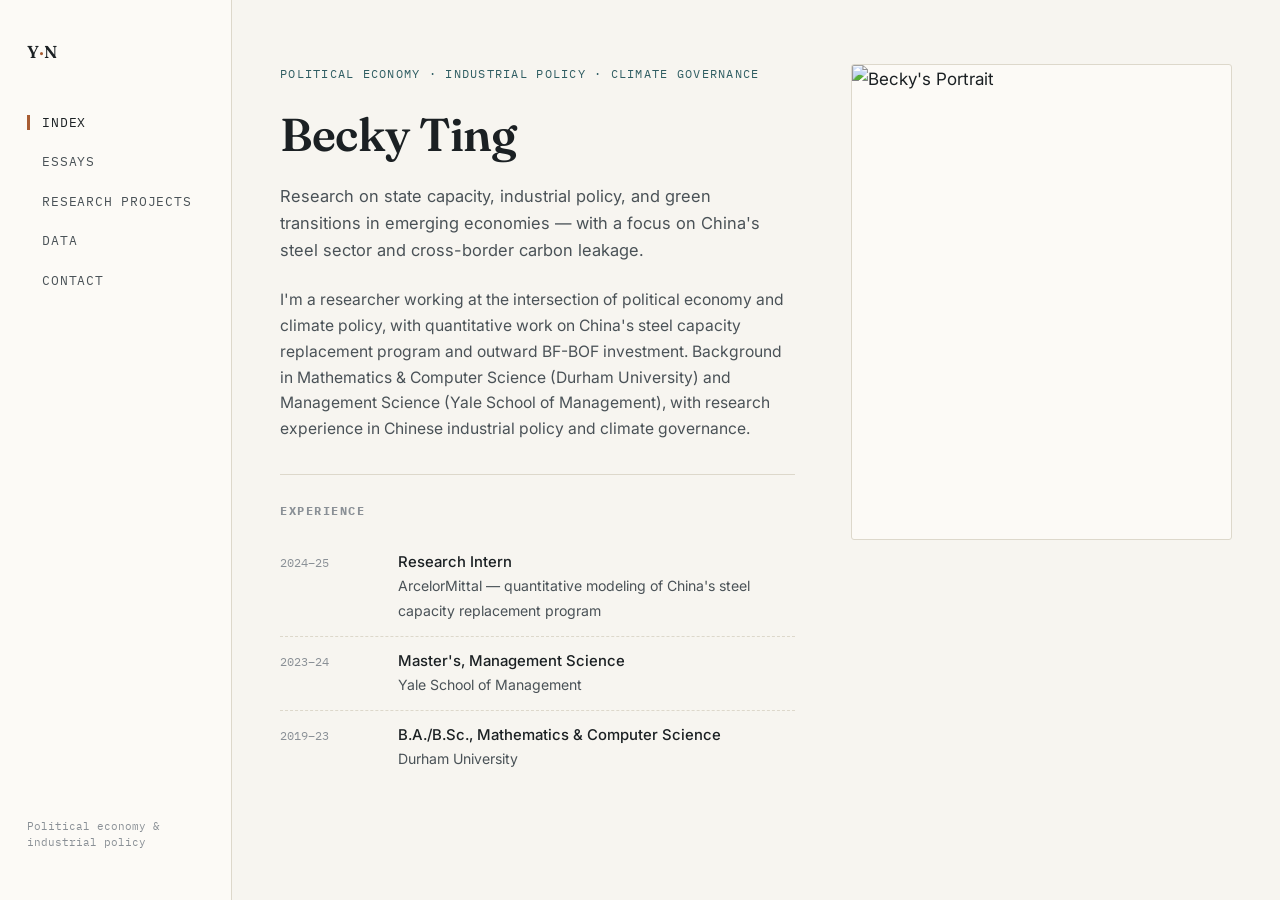
==== index.html @ 785c220b "Update index.html" ====
<!DOCTYPE html>
<html lang="en">
<head>
<meta charset="UTF-8">
<meta name="viewport" content="width=device-width, initial-scale=1.0">
<title>Your Name — Political Economy &amp; Industrial Policy</title>
<meta name="description" content="Research and essays on industrial policy, state capacity, and green transitions in emerging economies.">
<link rel="preconnect" href="https://fonts.googleapis.com">
<link rel="preconnect" href="https://fonts.gstatic.com" crossorigin>
<link href="https://fonts.googleapis.com/css2?family=Fraunces:opsz,wght@9..144,500;9..144,600&family=Inter:wght@400;500&family=IBM+Plex+Mono:wght@400;500&display=swap" rel="stylesheet">
<link rel="stylesheet" href="style.css">
</head>
<body>

<div class="site-wrap">

  <aside class="rail">
    <div>
      <a href="index.html" class="brand">Y<span>·</span>N</a>
      <nav>
        <ul>
          <li><a href="index.html" class="current">Index</a></li>
          <li><a href="essays.html">Essays</a></li>
          <li><a href="research.html">Research Projects</a></li>
          <li><a href="data.html">Data</a></li>
          <li><a href="contact.html">Contact</a></li>
        </ul>
      </nav>
    </div>
    <p class="rail-foot">Political economy &amp;<br>industrial policy</p>
  </aside>

  <div class="content-area">
    <div class="home-split">

      <div class="home-info">
        <p class="eyebrow">Political Economy · Industrial Policy · Climate Governance</p>
        <h1 class="name">Becky Ting</h1>
        <p class="tagline">Research on state capacity, industrial policy, and green transitions in emerging economies — with a focus on China's steel sector and cross-border carbon leakage.</p>
        <p class="bio">
          I'm a researcher working at the intersection of political economy and
          climate policy, with quantitative work on China's steel capacity
          replacement program and outward BF-BOF investment. Background in
          Mathematics &amp; Computer Science (Durham University) and Management
          Science (Yale School of Management), with research experience in
          Chinese industrial policy and climate governance.
        </p>

        <h2 class="rule-title">Experience</h2>
        <ul class="experience-list">
          
          <li>
            <span class="exp-date">2024–25</span>
            <span>
              <span class="exp-role">Research Intern</span><br>
              <span class="exp-org">ArcelorMittal — quantitative modeling of China's steel capacity replacement program</span>
            </span>
          </li>
          <li>
            <span class="exp-date">2023–24</span>
            <span>
              <span class="exp-role">Master's, Management Science</span><br>
              <span class="exp-org">Yale School of Management</span>
            </span>
          </li>
          <li>
            <span class="exp-date">2019–23</span>
            <span>
              <span class="exp-role">B.A./B.Sc., Mathematics &amp; Computer Science</span><br>
              <span class="exp-org">Durham University</span>
            </span>
          </li>
        </ul>
      </div>

      <div class="portrait-col">
        <div class="portrait-frame">
          <img src="assets/portrait.jpg" alt="Becky's Portrait"> 
        </div>
      </div>

    </div>
  </div>

</div>

</body>
</html>
---- style.css ----
/* ============================================================
   Design tokens
   ============================================================ */
:root {
  --paper:       #F7F5F0;
  --paper-raised:#FCFAF6;
  --ink:         #1B2023;
  --ink-soft:    #4A5257;
  --ink-faint:   #8A9096;
  --furnace:     #2F5D62;
  --furnace-dark:#20444A;
  --oxide:       #A85C32;
  --line:        #DDD8CB;

  --display: "Fraunces", "Iowan Old Style", Georgia, serif;
  --body:    "Inter", -apple-system, BlinkMacSystemFont, "Segoe UI", sans-serif;
  --mono:    "IBM Plex Mono", "SFMono-Regular", Consolas, monospace;

  --measure: 42rem;
  --sidebar-width: 232px;
}

* { box-sizing: border-box; }
html { -webkit-text-size-adjust: 100%; }

body {
  margin: 0;
  background: var(--paper);
  color: var(--ink);
  font-family: var(--body);
  font-size: 17px;
  line-height: 1.65;
  -webkit-font-smoothing: antialiased;
}

a {
  color: var(--furnace);
  text-decoration-thickness: 1px;
  text-underline-offset: 2px;
}
a:hover { color: var(--furnace-dark); }
a:focus-visible, button:focus-visible {
  outline: 2px solid var(--oxide);
  outline-offset: 3px;
}

/* ============================================================
   Site shell: fixed vertical rail + content area
   ============================================================ */
.site-wrap {
  display: flex;
  min-height: 100vh;
}

.rail {
  width: var(--sidebar-width);
  flex-shrink: 0;
  border-right: 1px solid var(--line);
  padding: 2.4rem 1.7rem;
  display: flex;
  flex-direction: column;
  justify-content: space-between;
  position: sticky;
  top: 0;
  height: 100vh;
  background: var(--paper-raised);
}

.rail .brand {
  font-family: var(--display);
  font-weight: 600;
  font-size: 1.08rem;
  color: var(--ink);
  text-decoration: none;
  display: block;
  margin-bottom: 2.8rem;
  letter-spacing: -0.01em;
}
.rail .brand span { color: var(--oxide); }

.rail nav ul {
  list-style: none;
  margin: 0;
  padding: 0;
  display: flex;
  flex-direction: column;
  gap: 1.15rem;
}
.rail nav a {
  font-family: var(--mono);
  font-size: 0.8rem;
  letter-spacing: 0.06em;
  text-transform: uppercase;
  color: var(--ink-soft);
  text-decoration: none;
  position: relative;
  padding-left: 0.95rem;
  display: block;
}
.rail nav a::before {
  content: "";
  position: absolute;
  left: 0; top: 0.18rem;
  width: 3px; height: 0.95rem;
  background: transparent;
}
.rail nav a.current { color: var(--ink); }
.rail nav a.current::before { background: var(--oxide); }
.rail nav a:hover { color: var(--furnace); }

.rail .rail-foot {
  font-family: var(--mono);
  font-size: 0.68rem;
  color: var(--ink-faint);
  line-height: 1.5;
}

.content-area { flex: 1; min-width: 0; }

/* ============================================================
   Homepage: split intro / portrait
   ============================================================ */
.home-split {
  display: grid;
  grid-template-columns: 1.15fr 0.85fr;
  gap: 3.5rem;
  align-items: start;
  padding: 4rem 3rem;
}

.eyebrow {
  font-family: var(--mono);
  font-size: 0.72rem;
  letter-spacing: 0.11em;
  text-transform: uppercase;
  color: var(--furnace);
  margin: 0 0 0.9rem;
}

h1.name {
  font-family: var(--display);
  font-optical-sizing: auto;
  font-weight: 600;
  font-size: clamp(2rem, 3.6vw, 2.9rem);
  margin: 0 0 0.6rem;
  letter-spacing: -0.01em;
}

.tagline {
  font-size: 1.03rem;
  color: var(--ink-soft);
  max-width: 32rem;
  margin: 0 0 1.4rem;
}

.bio { color: var(--ink-soft); font-size: 0.98rem; margin-bottom: 2rem; }

h2.rule-title {
  font-family: var(--mono);
  font-size: 0.74rem;
  letter-spacing: 0.13em;
  text-transform: uppercase;
  color: var(--ink-faint);
  margin: 0 0 1.1rem;
  padding-top: 1.6rem;
  border-top: 1px solid var(--line);
}

ul.experience-list { list-style: none; margin: 0; padding: 0; }
.experience-list li {
  display: grid;
  grid-template-columns: 6.4rem 1fr;
  gap: 1rem;
  padding: 0.75rem 0;
  border-bottom: 1px dashed var(--line);
  font-size: 0.93rem;
}
.experience-list li:last-child { border-bottom: none; }
.experience-list .exp-date {
  font-family: var(--mono);
  font-size: 0.72rem;
  color: var(--ink-faint);
  padding-top: 0.2rem;
  white-space: nowrap;
}
.experience-list .exp-role { font-weight: 500; }
.experience-list .exp-org { color: var(--ink-soft); font-size: 0.88rem; }

.portrait-frame {
  aspect-ratio: 4 / 5;
  background: var(--paper-raised);
  border: 1px solid var(--line);
  border-radius: 3px;
  overflow: hidden;
  position: relative;
}
.portrait-frame img { width: 100%; height: 100%; object-fit: cover; display: block; }
.portrait-frame .placeholder {
  position: absolute; inset: 0;
  display: flex; align-items: center; justify-content: center;
  font-family: var(--mono);
  font-size: 0.76rem;
  color: var(--ink-faint);
  text-align: center;
  padding: 1.5rem;
  line-height: 1.6;
}

/* ============================================================
   Listing pages (essays / research)
   ============================================================ */
.page-head { padding: 3.4rem 3rem 1rem; }
.page-head h1 {
  font-family: var(--display);
  font-size: clamp(1.8rem, 3.2vw, 2.3rem);
  margin: 0 0 0.6rem;
}
.page-head .lede { color: var(--ink-soft); max-width: 38rem; margin: 0; }

.list-wrap { padding: 1rem 3rem 4rem; }

ul.entry-list { list-style: none; margin: 0; padding: 0; }
li.entry {
  padding: 1.6rem 0;
  border-bottom: 1px dashed var(--line);
}
li.entry:first-child { padding-top: 0; }
li.entry:last-child { border-bottom: none; }

.entry .tag {
  font-family: var(--mono);
  font-size: 0.72rem;
  color: var(--oxide);
  letter-spacing: 0.04em;
}

.entry h3 {
  font-family: var(--display);
  font-size: 1.22rem;
  font-weight: 600;
  margin: 0.35rem 0 0.5rem;
}
.entry h3 a { color: var(--ink); text-decoration: none; }
.entry h3 a:hover { color: var(--furnace); }

.entry p { margin: 0; color: var(--ink-soft); font-size: 0.95rem; max-width: 40rem; }

.entry .links {
  margin-top: 0.7rem;
  display: flex;
  gap: 1.1rem;
  font-family: var(--mono);
  font-size: 0.78rem;
}
.entry .links a { text-decoration: none; border-bottom: 1px solid var(--line); padding-bottom: 1px; }
.entry .links a:hover { color: var(--furnace); border-color: var(--furnace); }

/* ============================================================
   Dataset table
   ============================================================ */
table.dataset-table { width: 100%; border-collapse: collapse; font-size: 0.94rem; }
table.dataset-table th {
  font-family: var(--mono);
  font-size: 0.72rem;
  letter-spacing: 0.08em;
  text-transform: uppercase;
  color: var(--ink-faint);
  text-align: left;
  padding: 0.5rem 0.8rem 0.7rem 0;
  border-bottom: 1px solid var(--line);
}
table.dataset-table td { padding: 0.9rem 0.8rem 0.9rem 0; border-bottom: 1px dashed var(--line); vertical-align: top; }
table.dataset-table td.note { color: var(--ink-soft); font-size: 0.88rem; }

/* ============================================================
   Prose pages (individual essay / paper detail)
   ============================================================ */
main.prose { max-width: var(--measure); padding: 3rem 3rem 5rem; }
main.prose h1 {
  font-family: var(--display);
  font-size: clamp(1.7rem, 3.4vw, 2.2rem);
  line-height: 1.2;
  margin: 0.4rem 0 0.8rem;
}
main.prose .byline { font-family: var(--mono); font-size: 0.82rem; color: var(--ink-faint); margin-bottom: 2.2rem; }
main.prose p { margin: 0 0 1.3rem; }
main.prose h2 { font-family: var(--display); font-size: 1.3rem; margin: 2.1rem 0 0.9rem; }

.pdf-card {
  display: flex;
  align-items: center;
  flex-wrap: wrap;
  gap: 0.9rem;
  background: var(--paper-raised);
  border: 1px solid var(--line);
  border-radius: 3px;
  padding: 1.1rem 1.3rem;
  margin: 1.6rem 0 2.2rem;
}
.pdf-card a.btn {
  font-family: var(--mono);
  font-size: 0.82rem;
  text-decoration: none;
  border: 1px solid var(--furnace);
  color: var(--furnace);
  padding: 0.5rem 0.9rem;
  border-radius: 3px;
  white-space: nowrap;
}
.pdf-card a.btn:hover { background: var(--furnace); color: var(--paper); }
.pdf-card a.btn.secondary { border-color: var(--ink-faint); color: var(--ink-soft); }
.pdf-card a.btn.secondary:hover { background: var(--ink-soft); color: var(--paper); border-color: var(--ink-soft); }
.pdf-card .meta { font-size: 0.86rem; color: var(--ink-soft); }

/* ============================================================
   Contact — centered thank-you page
   ============================================================ */
.contact-centered {
  display: flex;
  flex-direction: column;
  align-items: center;
  justify-content: center;
  min-height: 100vh;
  text-align: center;
  padding: 2rem;
}
.contact-centered .eyebrow { justify-content: center; }
.contact-centered .thanks {
  font-family: var(--display);
  font-size: clamp(1.6rem, 3vw, 2.1rem);
  margin: 0 0 0.9rem;
}
.contact-centered .note { color: var(--ink-soft); max-width: 28rem; margin: 0 0 1.8rem; }
.contact-centered .email-link {
  font-family: var(--mono);
  font-size: 1.15rem;
  color: var(--furnace);
  text-decoration: none;
  border-bottom: 1px solid var(--furnace);
  padding-bottom: 2px;
}
.contact-centered .email-link:hover { color: var(--furnace-dark); border-color: var(--furnace-dark); }

/* ============================================================
   Responsiveness
   ============================================================ */
@media (prefers-reduced-motion: reduce) { * { scroll-behavior: auto !important; } }

@media (max-width: 860px) {
  .home-split { grid-template-columns: 1fr; padding: 2.4rem 1.5rem; }
  .portrait-frame { max-width: 260px; }
}

@media (max-width: 720px) {
  .site-wrap { flex-direction: column; }
  .rail {
    position: static;
    height: auto;
    width: 100%;
    flex-direction: row;
    align-items: center;
    justify-content: space-between;
    padding: 1.1rem 1.4rem;
    border-right: none;
    border-bottom: 1px solid var(--line);
  }
  .rail .brand { margin-bottom: 0; }
  .rail nav ul { flex-direction: row; flex-wrap: wrap; gap: 1rem; }
  .rail .rail-foot { display: none; }
  .page-head, .list-wrap, main.prose { padding-left: 1.4rem; padding-right: 1.4rem; }
}
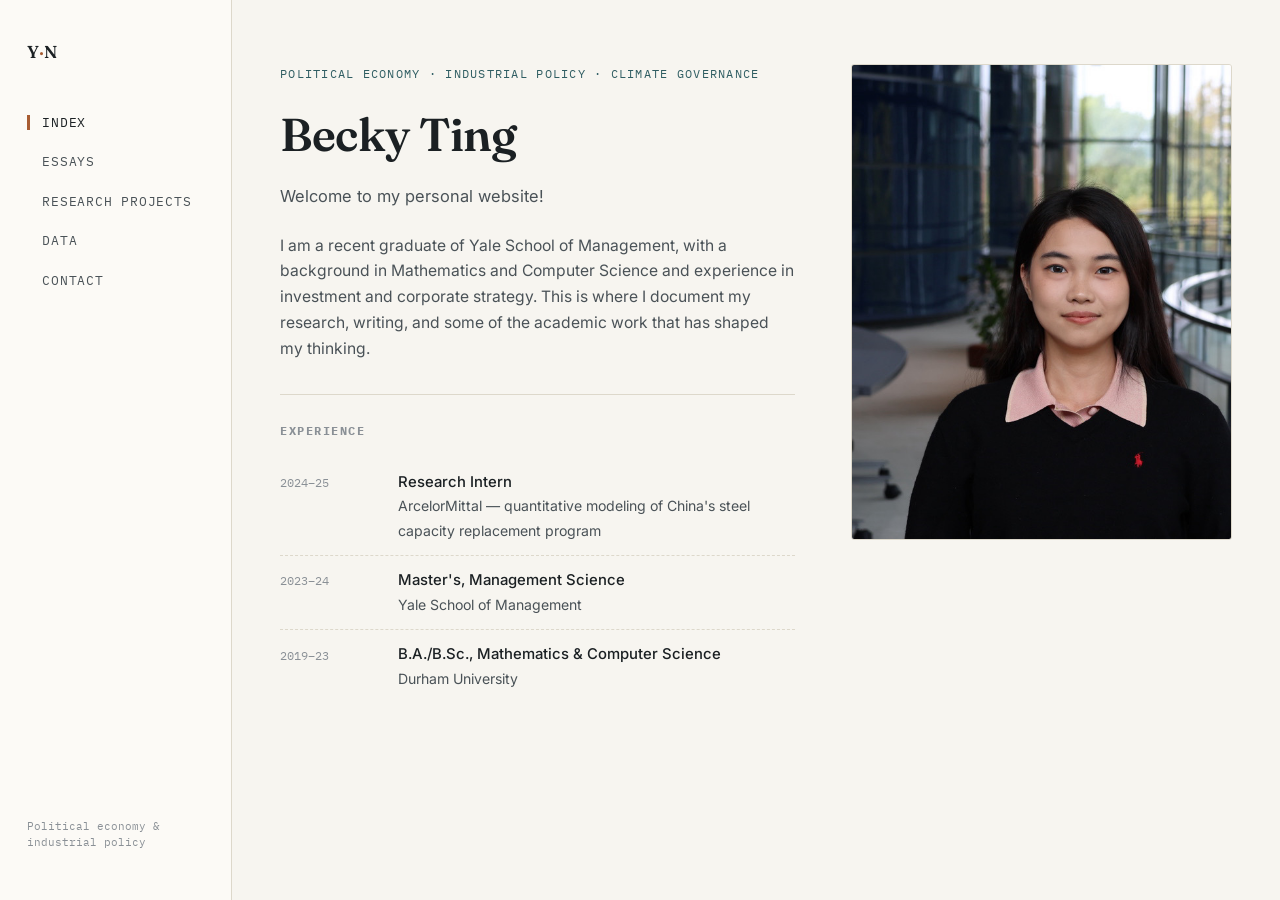
==== commit 8d339df5: "Update index.html" ====
--- a/index.html
+++ b/index.html
@@ -36,14 +36,10 @@
       <div class="home-info">
         <p class="eyebrow">Political Economy · Industrial Policy · Climate Governance</p>
         <h1 class="name">Becky Ting</h1>
-        <p class="tagline">Research on state capacity, industrial policy, and green transitions in emerging economies — with a focus on China's steel sector and cross-border carbon leakage.</p>
+        <p class="tagline">Welcome to my personal website!</p>
         <p class="bio">
-          I'm a researcher working at the intersection of political economy and
-          climate policy, with quantitative work on China's steel capacity
-          replacement program and outward BF-BOF investment. Background in
-          Mathematics &amp; Computer Science (Durham University) and Management
-          Science (Yale School of Management), with research experience in
-          Chinese industrial policy and climate governance.
+I am a recent graduate of Yale School of Management, with a background in Mathematics and Computer Science and experience in investment and corporate strategy.
+This is where I document my research, writing, and some of the academic work that has shaped my thinking.
         </p>
 
         <h2 class="rule-title">Experience</h2>
@@ -75,7 +71,7 @@
 
       <div class="portrait-col">
         <div class="portrait-frame">
-          <img src="assets/portrait.jpg" alt="Becky's Portrait"> 
+          <img src="assets/portrait.JPG" alt="Becky's Portrait"> 
         </div>
       </div>
 
--- a/style.css
+++ b/style.css
@@ -192,7 +192,7 @@
   border: 1px solid var(--line);
   border-radius: 3px;
   overflow: hidden;
-  position: relative;
+  position: sticky;
 }
 .portrait-frame img { width: 100%; height: 100%; object-fit: cover; display: block; }
 .portrait-frame .placeholder {
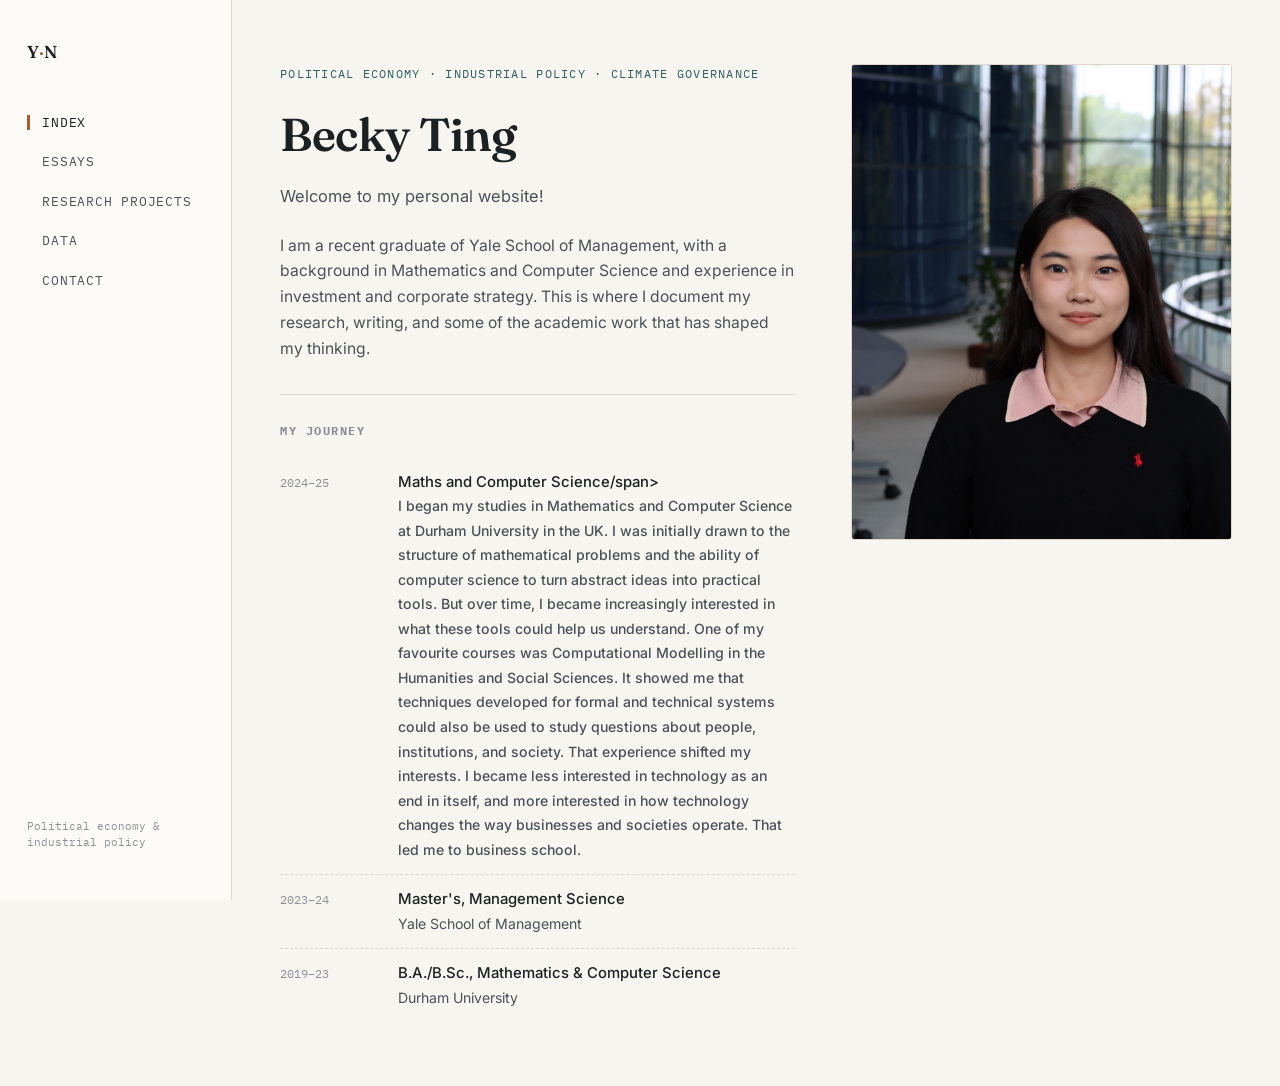
==== commit 42639301: "Update index.html" ====
--- a/index.html
+++ b/index.html
@@ -42,14 +42,21 @@
 This is where I document my research, writing, and some of the academic work that has shaped my thinking.
         </p>
 
-        <h2 class="rule-title">Experience</h2>
+        <h2 class="rule-title">My Journey</h2>
         <ul class="experience-list">
           
           <li>
             <span class="exp-date">2024–25</span>
             <span>
-              <span class="exp-role">Research Intern</span><br>
-              <span class="exp-org">ArcelorMittal — quantitative modeling of China's steel capacity replacement program</span>
+              <span class="exp-role">Maths and Computer Science/span><br>
+              <span class="exp-org">I began my studies in Mathematics and Computer Science at Durham University in the UK. I was initially drawn to the structure of mathematical problems and the ability of computer science to turn abstract ideas into practical tools. 
+But over time, I became increasingly interested in what these tools could help us understand.
+
+One of my favourite courses was Computational Modelling in the Humanities and Social Sciences. It showed me that techniques developed for formal and technical systems could also be used to study questions about people, institutions, and society.
+
+That experience shifted my interests. I became less interested in technology as an end in itself, and more interested in how technology changes the way businesses and societies operate.
+
+That led me to business school.</span>
             </span>
           </li>
           <li>
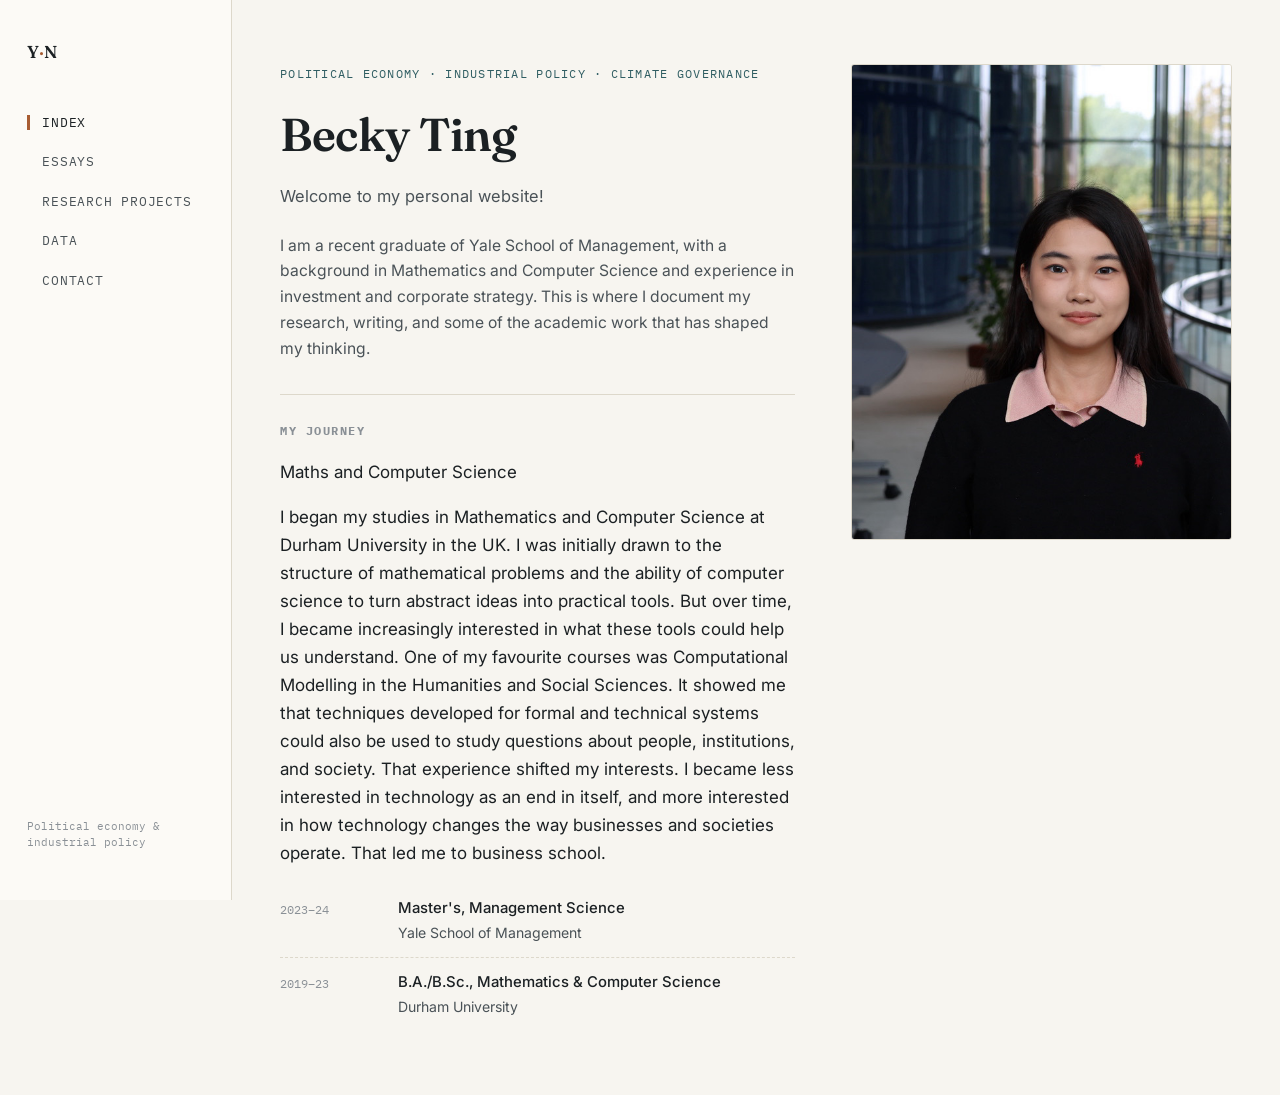
==== commit 82efc8a4: "Update index.html" ====
--- a/index.html
+++ b/index.html
@@ -44,21 +44,17 @@
 
         <h2 class="rule-title">My Journey</h2>
         <ul class="experience-list">
-          
-          <li>
-            <span class="exp-date">2024–25</span>
-            <span>
-              <span class="exp-role">Maths and Computer Science/span><br>
-              <span class="exp-org">I began my studies in Mathematics and Computer Science at Durham University in the UK. I was initially drawn to the structure of mathematical problems and the ability of computer science to turn abstract ideas into practical tools. 
+              <p>Maths and Computer Science</p>
+              <p>I began my studies in Mathematics and Computer Science at Durham University in the UK. I was initially drawn to the structure of mathematical problems and the ability of computer science to turn abstract ideas into practical tools. 
 But over time, I became increasingly interested in what these tools could help us understand.
 
 One of my favourite courses was Computational Modelling in the Humanities and Social Sciences. It showed me that techniques developed for formal and technical systems could also be used to study questions about people, institutions, and society.
 
 That experience shifted my interests. I became less interested in technology as an end in itself, and more interested in how technology changes the way businesses and societies operate.
 
-That led me to business school.</span>
-            </span>
-          </li>
+That led me to business school.</p>
+            
+          
           <li>
             <span class="exp-date">2023–24</span>
             <span>
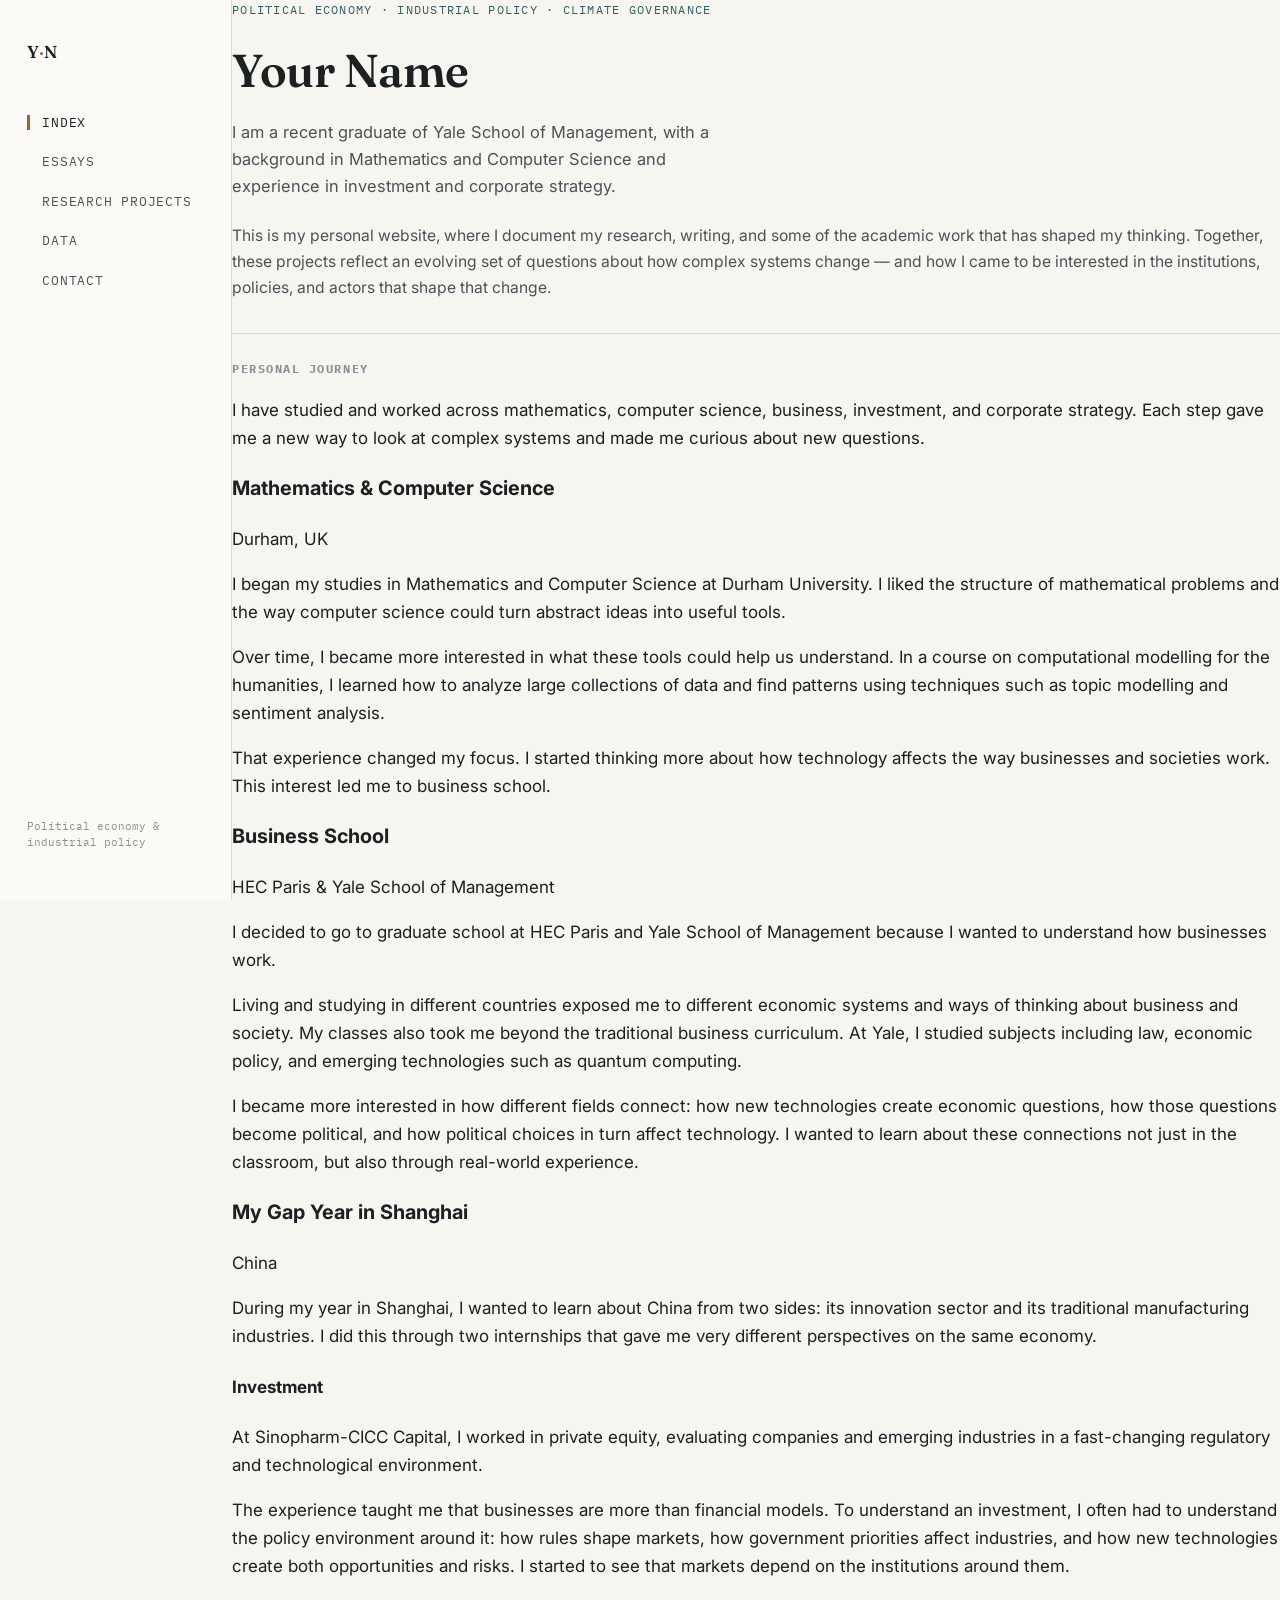
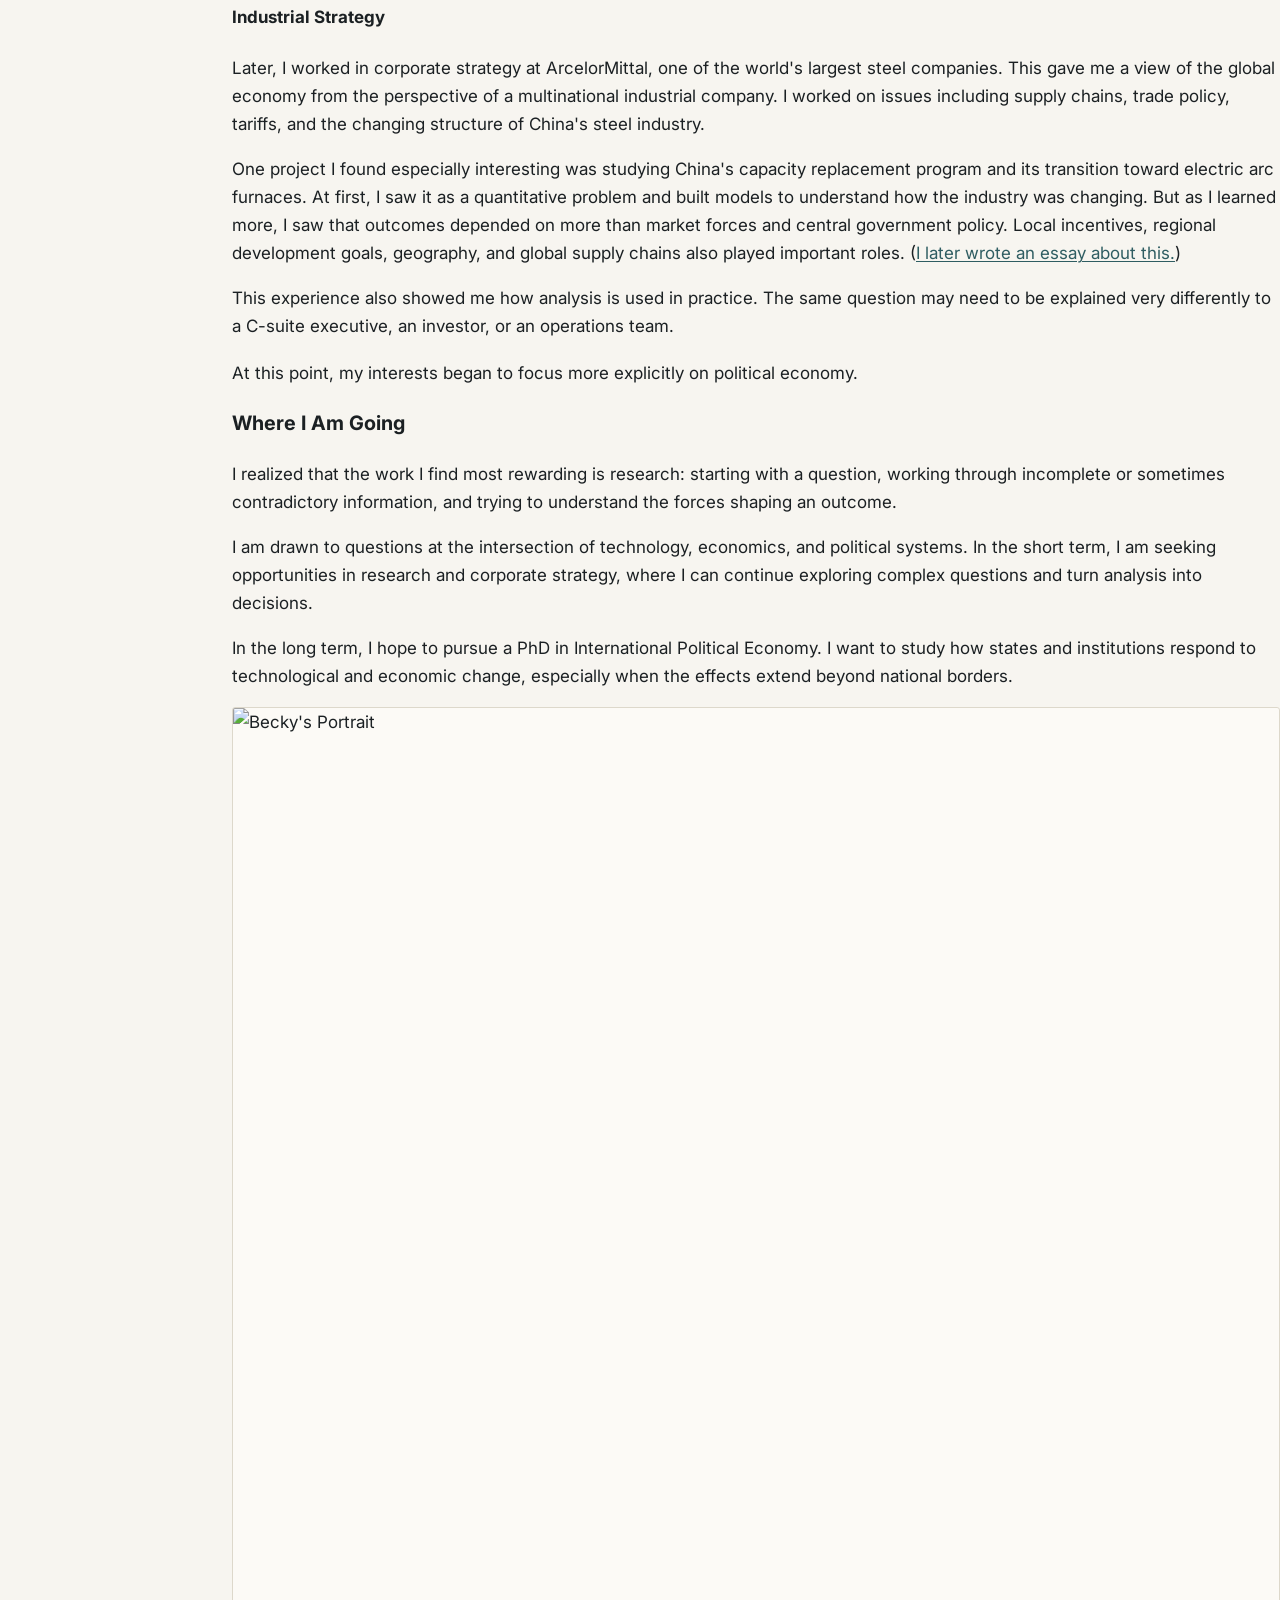
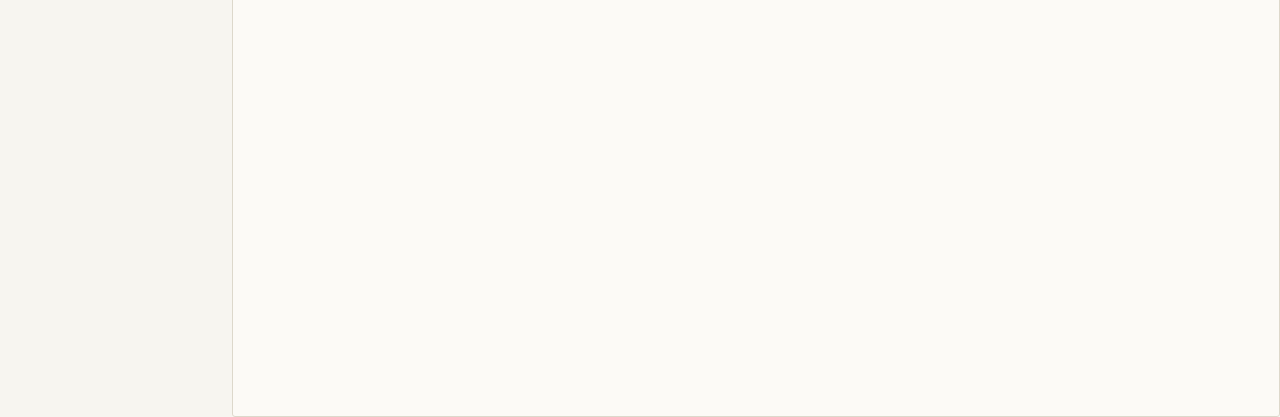
==== commit f5523b4d: "Update index.html" ====
--- a/index.html
+++ b/index.html
@@ -31,50 +31,144 @@
   </aside>
 
   <div class="content-area">
-    <div class="home-split">
+    <div class="home-layout">
 
-      <div class="home-info">
+      <div class="home-text">
         <p class="eyebrow">Political Economy · Industrial Policy · Climate Governance</p>
-        <h1 class="name">Becky Ting</h1>
-        <p class="tagline">Welcome to my personal website!</p>
+        <h1 class="name">Your Name</h1>
+        <p class="tagline">I am a recent graduate of Yale School of Management, with a background in Mathematics and Computer Science and experience in investment and corporate strategy.</p>
         <p class="bio">
-I am a recent graduate of Yale School of Management, with a background in Mathematics and Computer Science and experience in investment and corporate strategy.
-This is where I document my research, writing, and some of the academic work that has shaped my thinking.
+          This is my personal website, where I document my research, writing, and some of the
+          academic work that has shaped my thinking. Together, these projects reflect an evolving
+          set of questions about how complex systems change — and how I came to be interested in
+          the institutions, policies, and actors that shape that change.
         </p>
 
-        <h2 class="rule-title">My Journey</h2>
-        <ul class="experience-list">
-              <p>Maths and Computer Science</p>
-              <p>I began my studies in Mathematics and Computer Science at Durham University in the UK. I was initially drawn to the structure of mathematical problems and the ability of computer science to turn abstract ideas into practical tools. 
-But over time, I became increasingly interested in what these tools could help us understand.
+        <div class="journey-section">
+          <h2 class="rule-title">Personal Journey</h2>
+          <p class="journey-intro">
+            I have studied and worked across mathematics, computer science, business, investment,
+            and corporate strategy. Each step gave me a new way to look at complex systems and
+            made me curious about new questions.
+          </p>
 
-One of my favourite courses was Computational Modelling in the Humanities and Social Sciences. It showed me that techniques developed for formal and technical systems could also be used to study questions about people, institutions, and society.
+          <div class="journey-stage">
+            <h3>Mathematics &amp; Computer Science</h3>
+            <span class="journey-loc">Durham, UK</span>
+            <p>
+              I began my studies in Mathematics and Computer Science at Durham University. I
+              liked the structure of mathematical problems and the way computer science could
+              turn abstract ideas into useful tools.
+            </p>
+            <p>
+              Over time, I became more interested in what these tools could help us understand.
+              In a course on computational modelling for the humanities, I learned how to analyze
+              large collections of data and find patterns using techniques such as topic modelling
+              and sentiment analysis.
+            </p>
+            <p>
+              That experience changed my focus. I started thinking more about how technology
+              affects the way businesses and societies work. This interest led me to business school.
+            </p>
+          </div>
 
-That experience shifted my interests. I became less interested in technology as an end in itself, and more interested in how technology changes the way businesses and societies operate.
+          <div class="journey-stage">
+            <h3>Business School</h3>
+            <span class="journey-loc">HEC Paris &amp; Yale School of Management</span>
+            <p>
+              I decided to go to graduate school at HEC Paris and Yale School of Management
+              because I wanted to understand how businesses work.
+            </p>
+            <p>
+              Living and studying in different countries exposed me to different economic systems
+              and ways of thinking about business and society. My classes also took me beyond the
+              traditional business curriculum. At Yale, I studied subjects including law, economic
+              policy, and emerging technologies such as quantum computing.
+            </p>
+            <p>
+              I became more interested in how different fields connect: how new technologies
+              create economic questions, how those questions become political, and how political
+              choices in turn affect technology. I wanted to learn about these connections not just
+              in the classroom, but also through real-world experience.
+            </p>
+          </div>
 
-That led me to business school.</p>
-            
-          
-          <li>
-            <span class="exp-date">2023–24</span>
-            <span>
-              <span class="exp-role">Master's, Management Science</span><br>
-              <span class="exp-org">Yale School of Management</span>
-            </span>
-          </li>
-          <li>
-            <span class="exp-date">2019–23</span>
-            <span>
-              <span class="exp-role">B.A./B.Sc., Mathematics &amp; Computer Science</span><br>
-              <span class="exp-org">Durham University</span>
-            </span>
-          </li>
-        </ul>
+          <div class="journey-stage">
+            <h3>My Gap Year in Shanghai</h3>
+            <span class="journey-loc">China</span>
+            <p>
+              During my year in Shanghai, I wanted to learn about China from two sides: its
+              innovation sector and its traditional manufacturing industries. I did this through
+              two internships that gave me very different perspectives on the same economy.
+            </p>
+
+            <div class="journey-substage">
+              <h4>Investment</h4>
+              <p>
+                At Sinopharm-CICC Capital, I worked in private equity, evaluating companies and
+                emerging industries in a fast-changing regulatory and technological environment.
+              </p>
+              <p>
+                The experience taught me that businesses are more than financial models. To
+                understand an investment, I often had to understand the policy environment around
+                it: how rules shape markets, how government priorities affect industries, and how
+                new technologies create both opportunities and risks. I started to see that markets
+                depend on the institutions around them.
+              </p>
+            </div>
+
+            <div class="journey-substage">
+              <h4>Industrial Strategy</h4>
+              <p>
+                Later, I worked in corporate strategy at ArcelorMittal, one of the world's largest
+                steel companies. This gave me a view of the global economy from the perspective of
+                a multinational industrial company. I worked on issues including supply chains,
+                trade policy, tariffs, and the changing structure of China's steel industry.
+              </p>
+              <p>
+                One project I found especially interesting was studying China's capacity
+                replacement program and its transition toward electric arc furnaces. At first, I
+                saw it as a quantitative problem and built models to understand how the industry
+                was changing. But as I learned more, I saw that outcomes depended on more than
+                market forces and central government policy. Local incentives, regional development
+                goals, geography, and global supply chains also played important roles.
+                (<a href="essays/china-steel-industrial-policy.html">I later wrote an essay about this.</a>)
+              </p>
+              <p>
+                This experience also showed me how analysis is used in practice. The same question
+                may need to be explained very differently to a C-suite executive, an investor, or
+                an operations team.
+              </p>
+            </div>
+
+            <p style="margin-top:1.2rem;">At this point, my interests began to focus more explicitly on political economy.</p>
+          </div>
+
+          <div class="journey-stage">
+            <h3>Where I Am Going</h3>
+            <p>
+              I realized that the work I find most rewarding is research: starting with a question,
+              working through incomplete or sometimes contradictory information, and trying to
+              understand the forces shaping an outcome.
+            </p>
+            <p>
+              I am drawn to questions at the intersection of technology, economics, and political
+              systems. In the short term, I am seeking opportunities in research and corporate
+              strategy, where I can continue exploring complex questions and turn analysis into
+              decisions.
+            </p>
+            <p>
+              In the long term, I hope to pursue a PhD in International Political Economy. I want
+              to study how states and institutions respond to technological and economic change,
+              especially when the effects extend beyond national borders.
+            </p>
+          </div>
+        </div>
       </div>
 
       <div class="portrait-col">
         <div class="portrait-frame">
-          <img src="assets/portrait.JPG" alt="Becky's Portrait"> 
+          <img src="..assets/portrait.jpg" alt="Becky's Portrait">
         </div>
       </div>
 
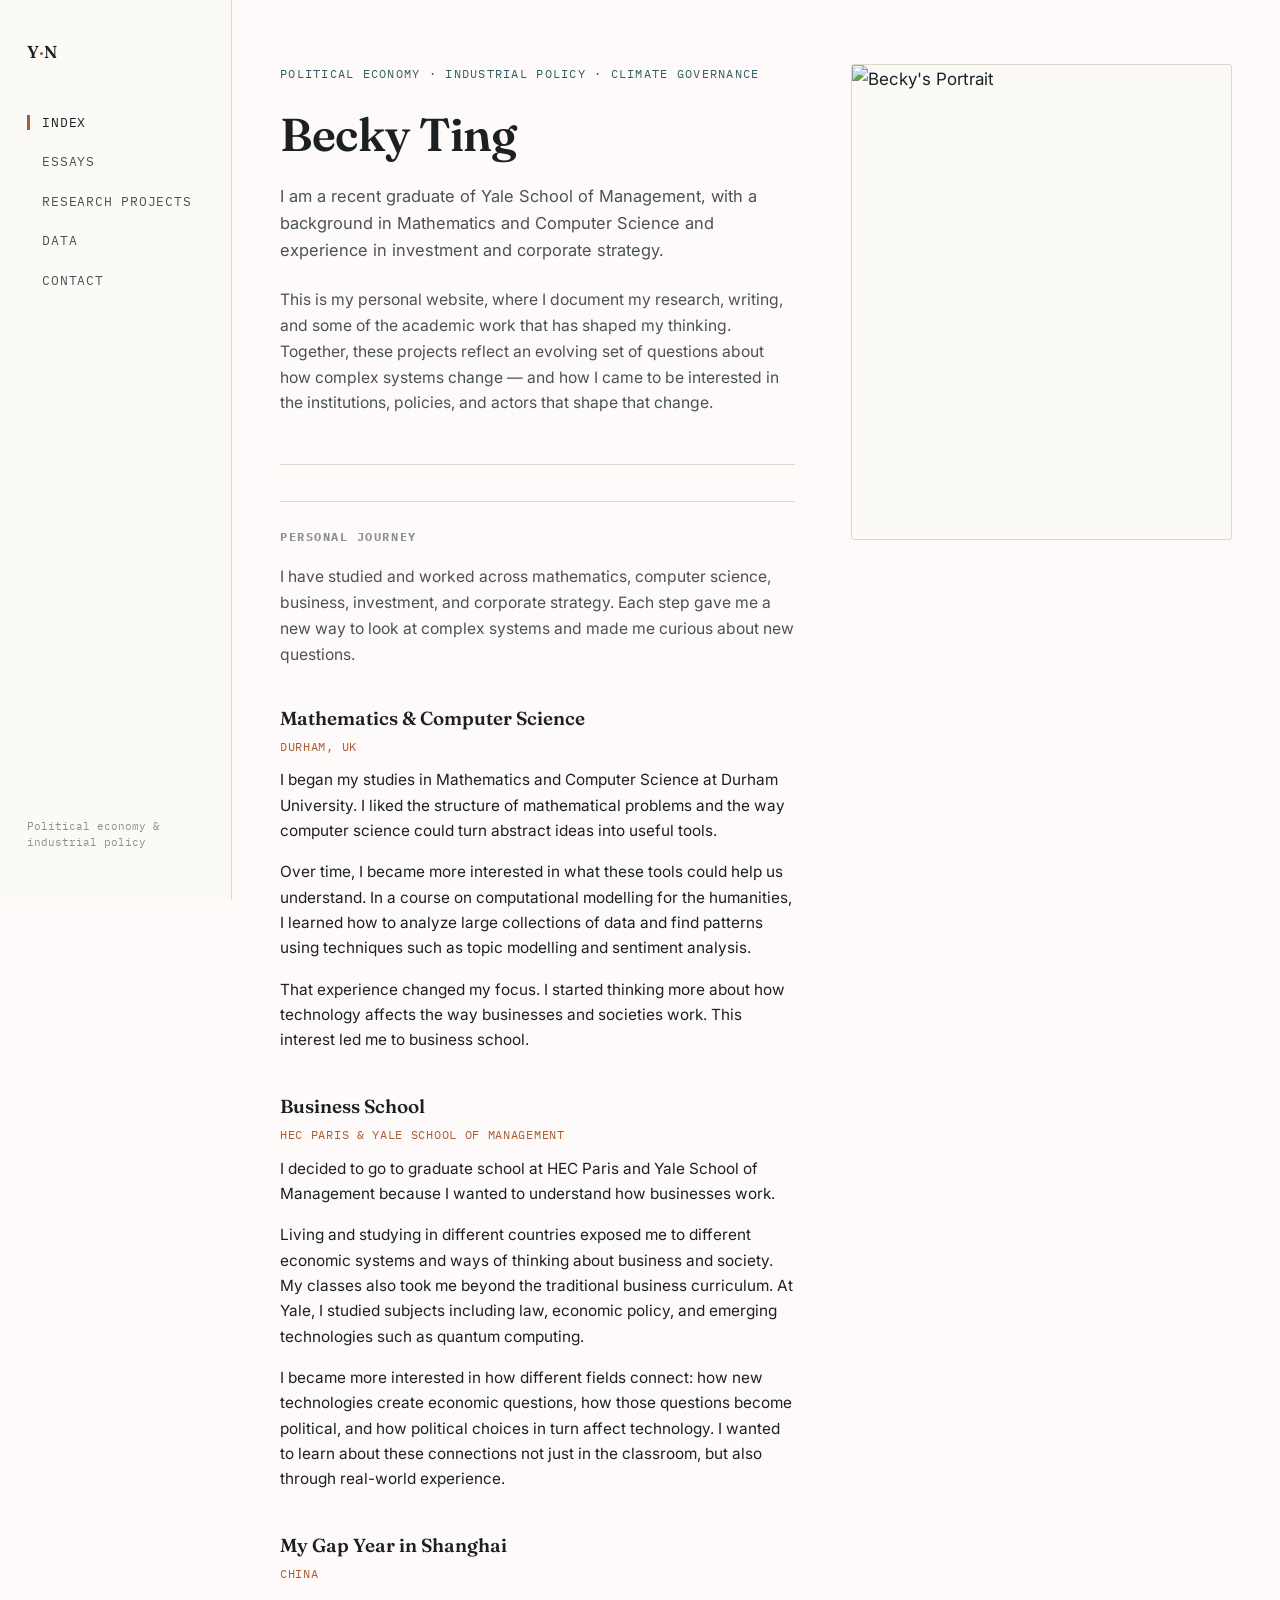
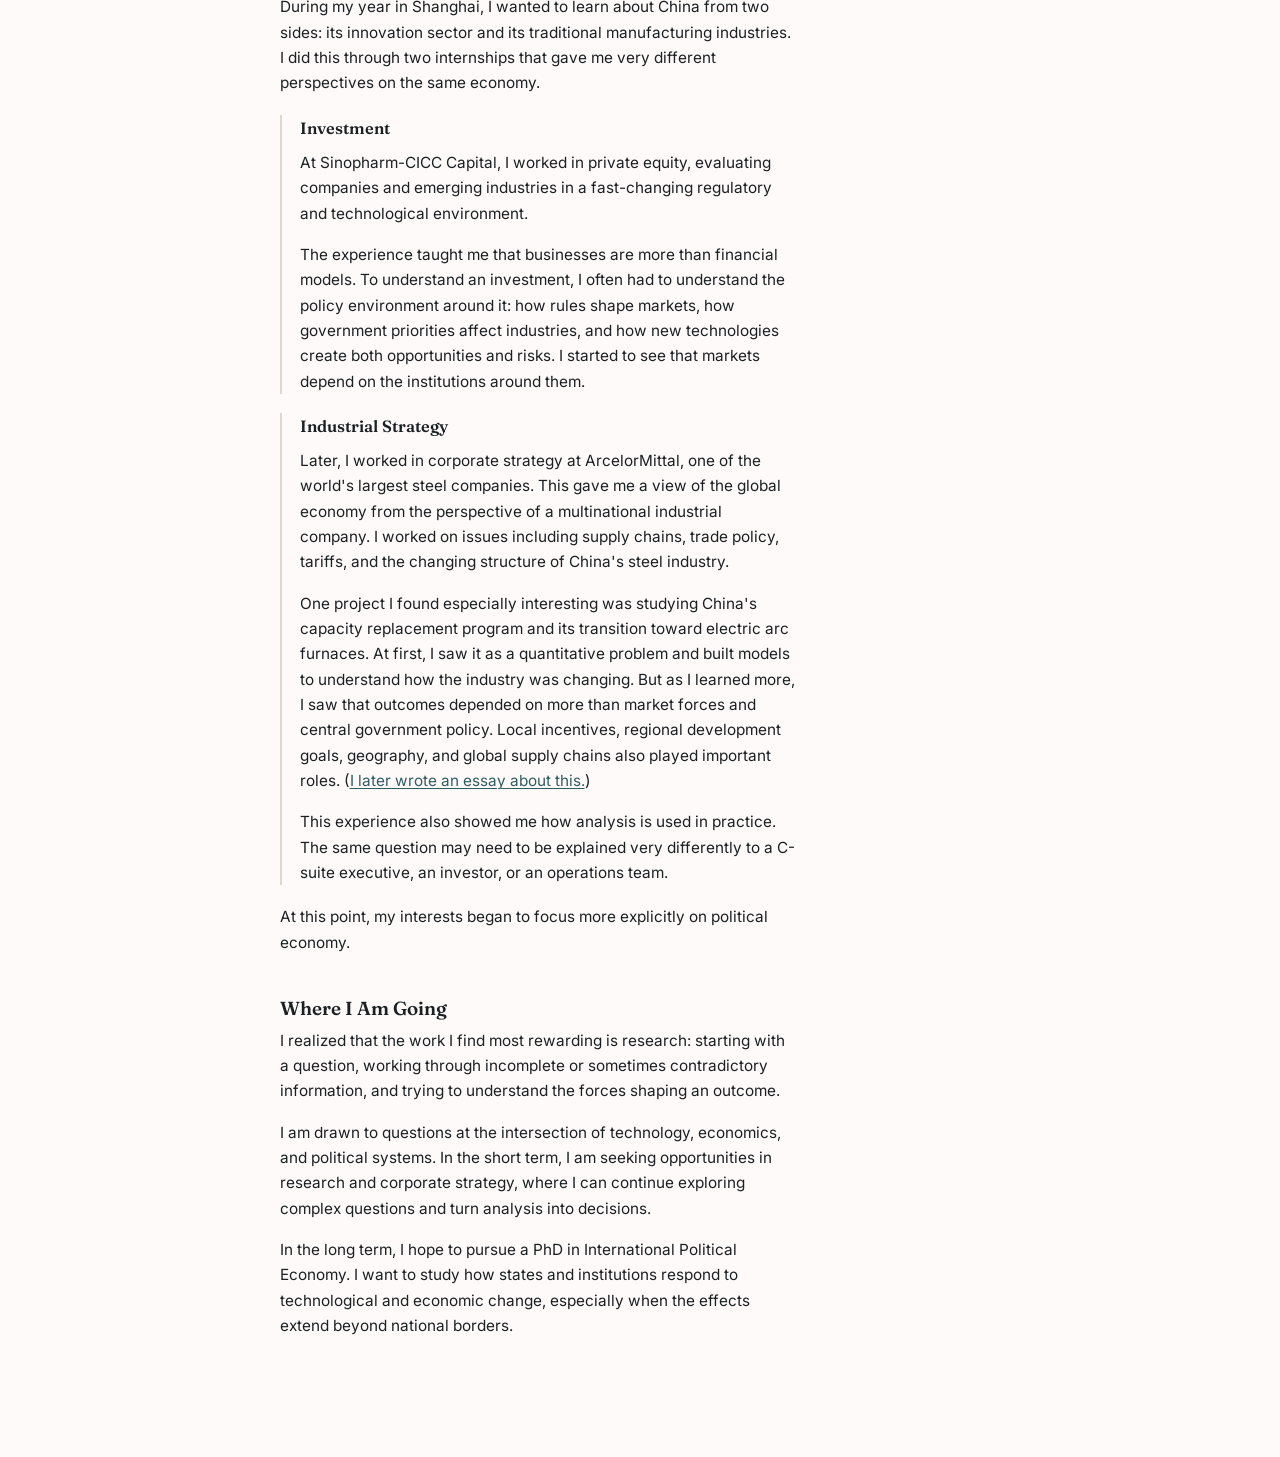
==== commit 9ca2d1c1: "Update index.html" ====
--- a/index.html
+++ b/index.html
@@ -3,7 +3,7 @@
 <head>
 <meta charset="UTF-8">
 <meta name="viewport" content="width=device-width, initial-scale=1.0">
-<title>Your Name — Political Economy &amp; Industrial Policy</title>
+<title>Becky Ting— Political Economy &amp; Industrial Policy</title>
 <meta name="description" content="Research and essays on industrial policy, state capacity, and green transitions in emerging economies.">
 <link rel="preconnect" href="https://fonts.googleapis.com">
 <link rel="preconnect" href="https://fonts.gstatic.com" crossorigin>
@@ -35,7 +35,7 @@
 
       <div class="home-text">
         <p class="eyebrow">Political Economy · Industrial Policy · Climate Governance</p>
-        <h1 class="name">Your Name</h1>
+        <h1 class="name">Becky Ting</h1>
         <p class="tagline">I am a recent graduate of Yale School of Management, with a background in Mathematics and Computer Science and experience in investment and corporate strategy.</p>
         <p class="bio">
           This is my personal website, where I document my research, writing, and some of the
--- a/style.css
+++ b/style.css
@@ -2,7 +2,7 @@
    Design tokens
    ============================================================ */
 :root {
-  --paper:       #F7F5F0;
+  --paper:       #FFFAFA;
   --paper-raised:#FCFAF6;
   --ink:         #1B2023;
   --ink-soft:    #4A5257;
@@ -192,7 +192,7 @@
   border: 1px solid var(--line);
   border-radius: 3px;
   overflow: hidden;
-  position: sticky;
+  position: relative;
 }
 .portrait-frame img { width: 100%; height: 100%; object-fit: cover; display: block; }
 .portrait-frame .placeholder {
@@ -369,3 +369,70 @@
   .rail .rail-foot { display: none; }
   .page-head, .list-wrap, main.prose { padding-left: 1.4rem; padding-right: 1.4rem; }
 }
+
+/* ============================================================
+   Homepage: sticky portrait alongside scrolling text (v2)
+   ============================================================ */
+.home-layout {
+  display: grid;
+  grid-template-columns: 1.15fr 0.85fr;
+  gap: 3.5rem;
+  align-items: start;
+  padding: 4rem 3rem 5rem;
+}
+
+.portrait-col {
+  position: sticky;
+  top: 3rem;
+  align-self: start;
+}
+
+.journey-section {
+  margin-top: 3rem;
+  padding-top: 2.2rem;
+  border-top: 1px solid var(--line);
+}
+
+.journey-intro {
+  color: var(--ink-soft);
+  font-size: 0.98rem;
+  margin-bottom: 2.2rem;
+  max-width: 34rem;
+}
+
+.journey-stage {
+  margin-bottom: 2.4rem;
+}
+.journey-stage h3 {
+  font-family: var(--display);
+  font-size: 1.18rem;
+  font-weight: 600;
+  margin: 0 0 0.2rem;
+}
+.journey-loc {
+  display: block;
+  font-family: var(--mono);
+  font-size: 0.72rem;
+  letter-spacing: 0.06em;
+  text-transform: uppercase;
+  color: var(--oxide);
+  margin-bottom: 0.7rem;
+}
+.journey-stage p { margin: 0 0 1rem; font-size: 0.96rem; }
+
+.journey-substage {
+  margin-top: 1.2rem;
+  padding-left: 1.1rem;
+  border-left: 2px solid var(--line);
+}
+.journey-substage h4 {
+  font-family: var(--display);
+  font-size: 1.02rem;
+  font-weight: 600;
+  margin: 0 0 0.5rem;
+}
+
+@media (max-width: 860px) {
+  .home-layout { grid-template-columns: 1fr; padding: 2.4rem 1.5rem 3rem; }
+  .portrait-col { position: static; max-width: 260px; margin-bottom: 2rem; }
+}
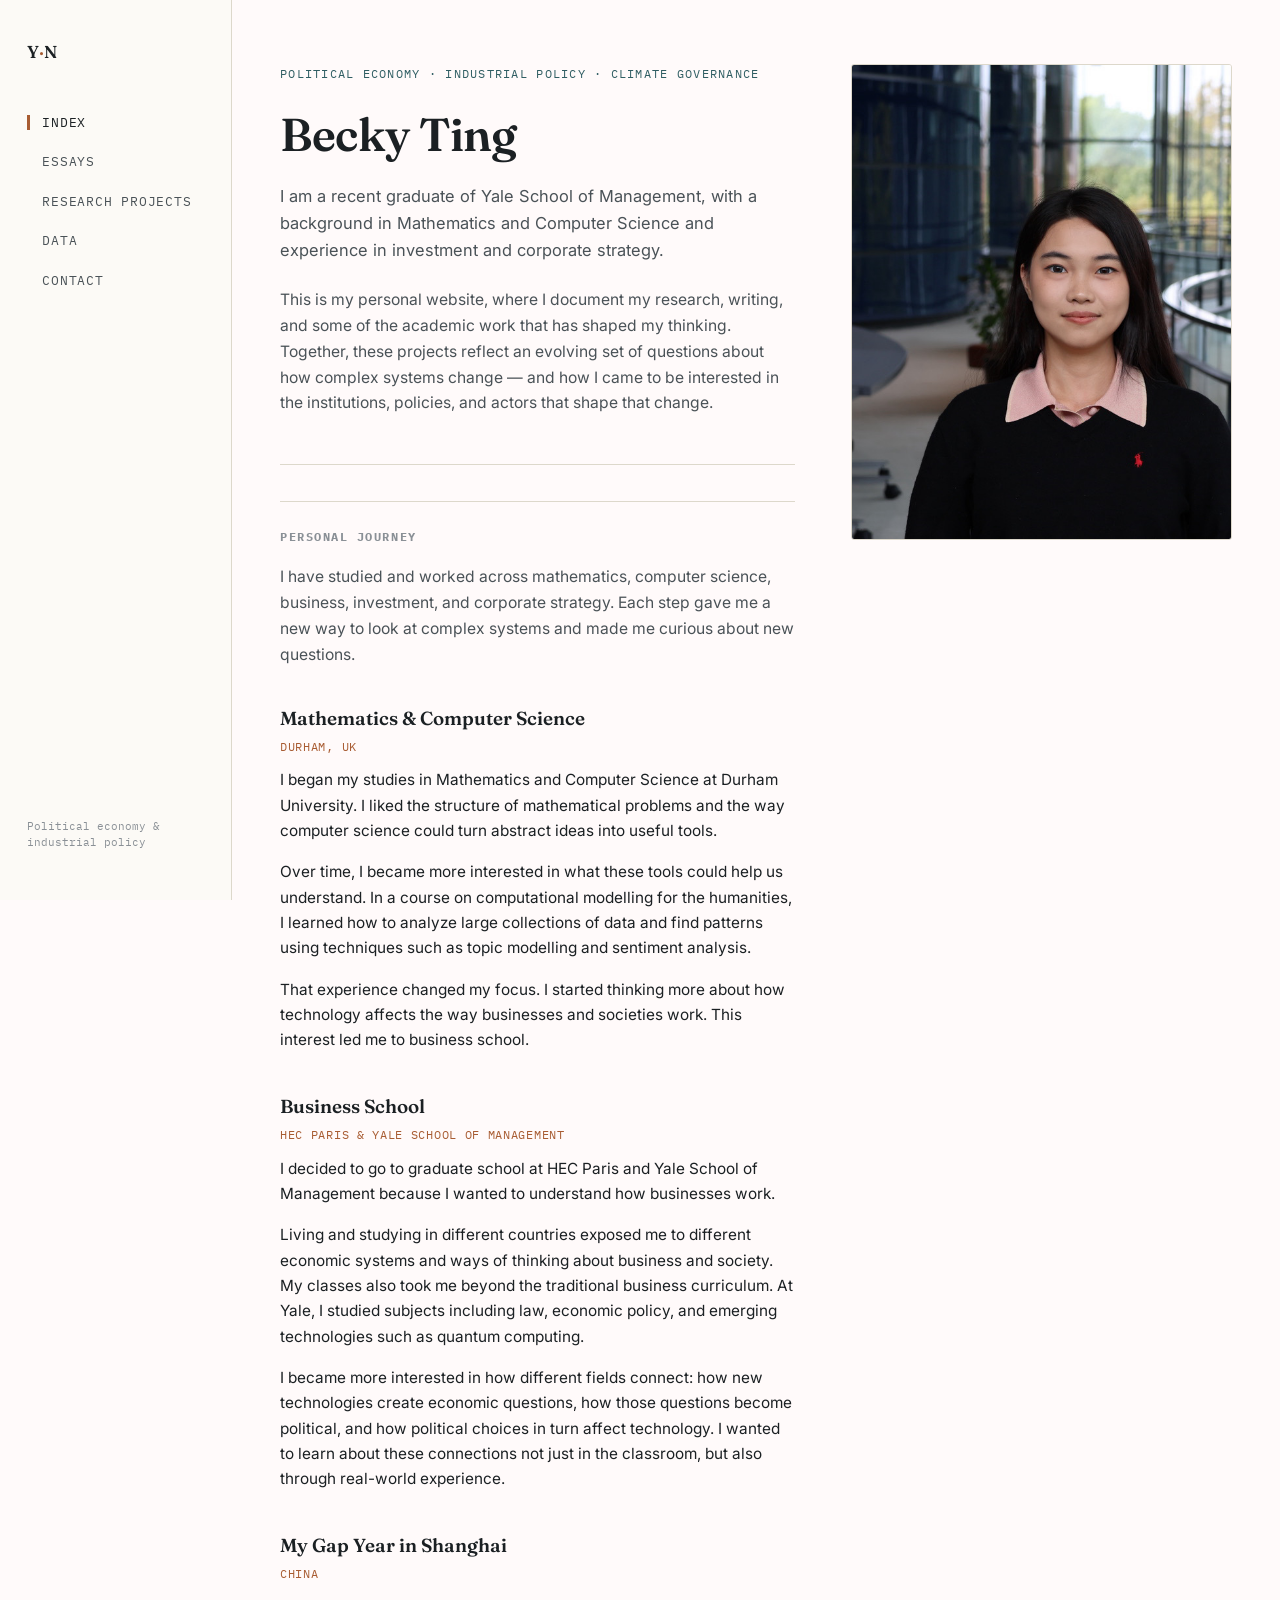
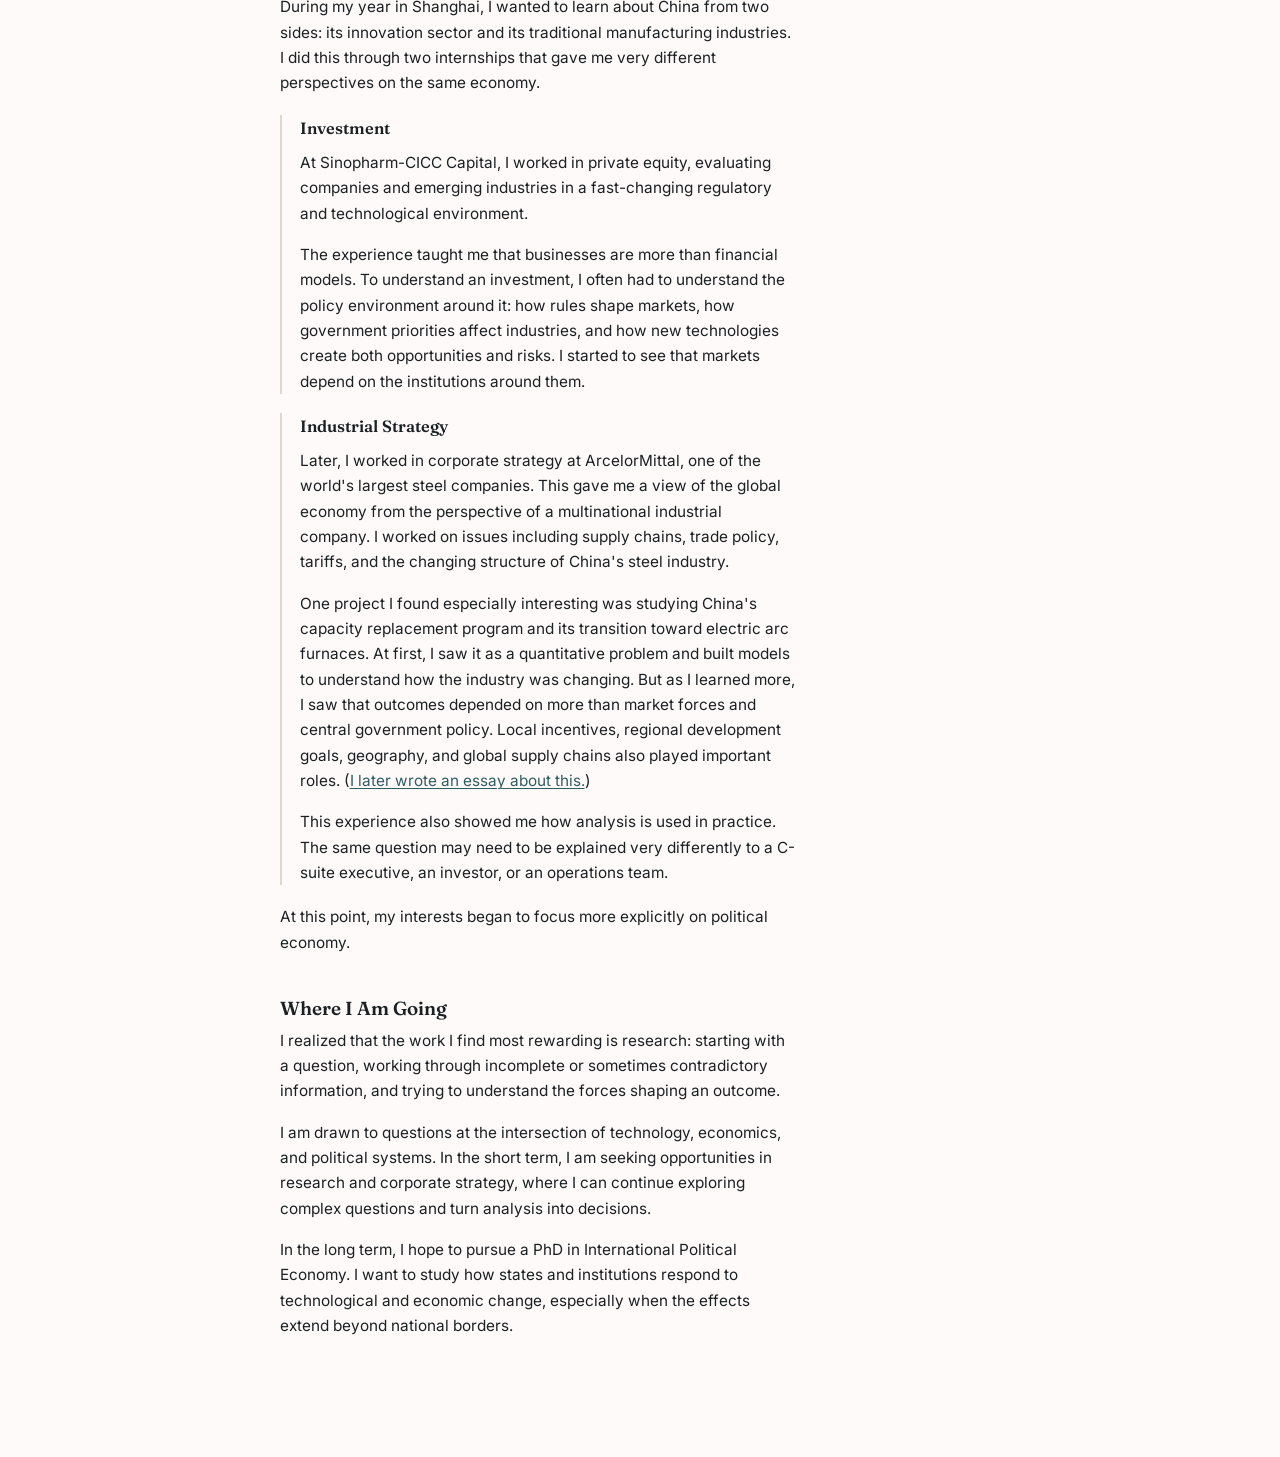
==== commit 1172eca1: "Update index.html" ====
--- a/index.html
+++ b/index.html
@@ -168,7 +168,7 @@
 
       <div class="portrait-col">
         <div class="portrait-frame">
-          <img src="..assets/portrait.jpg" alt="Becky's Portrait">
+          <img src="assets/portrait.JPG" alt="Becky's Portrait">
         </div>
       </div>
 
